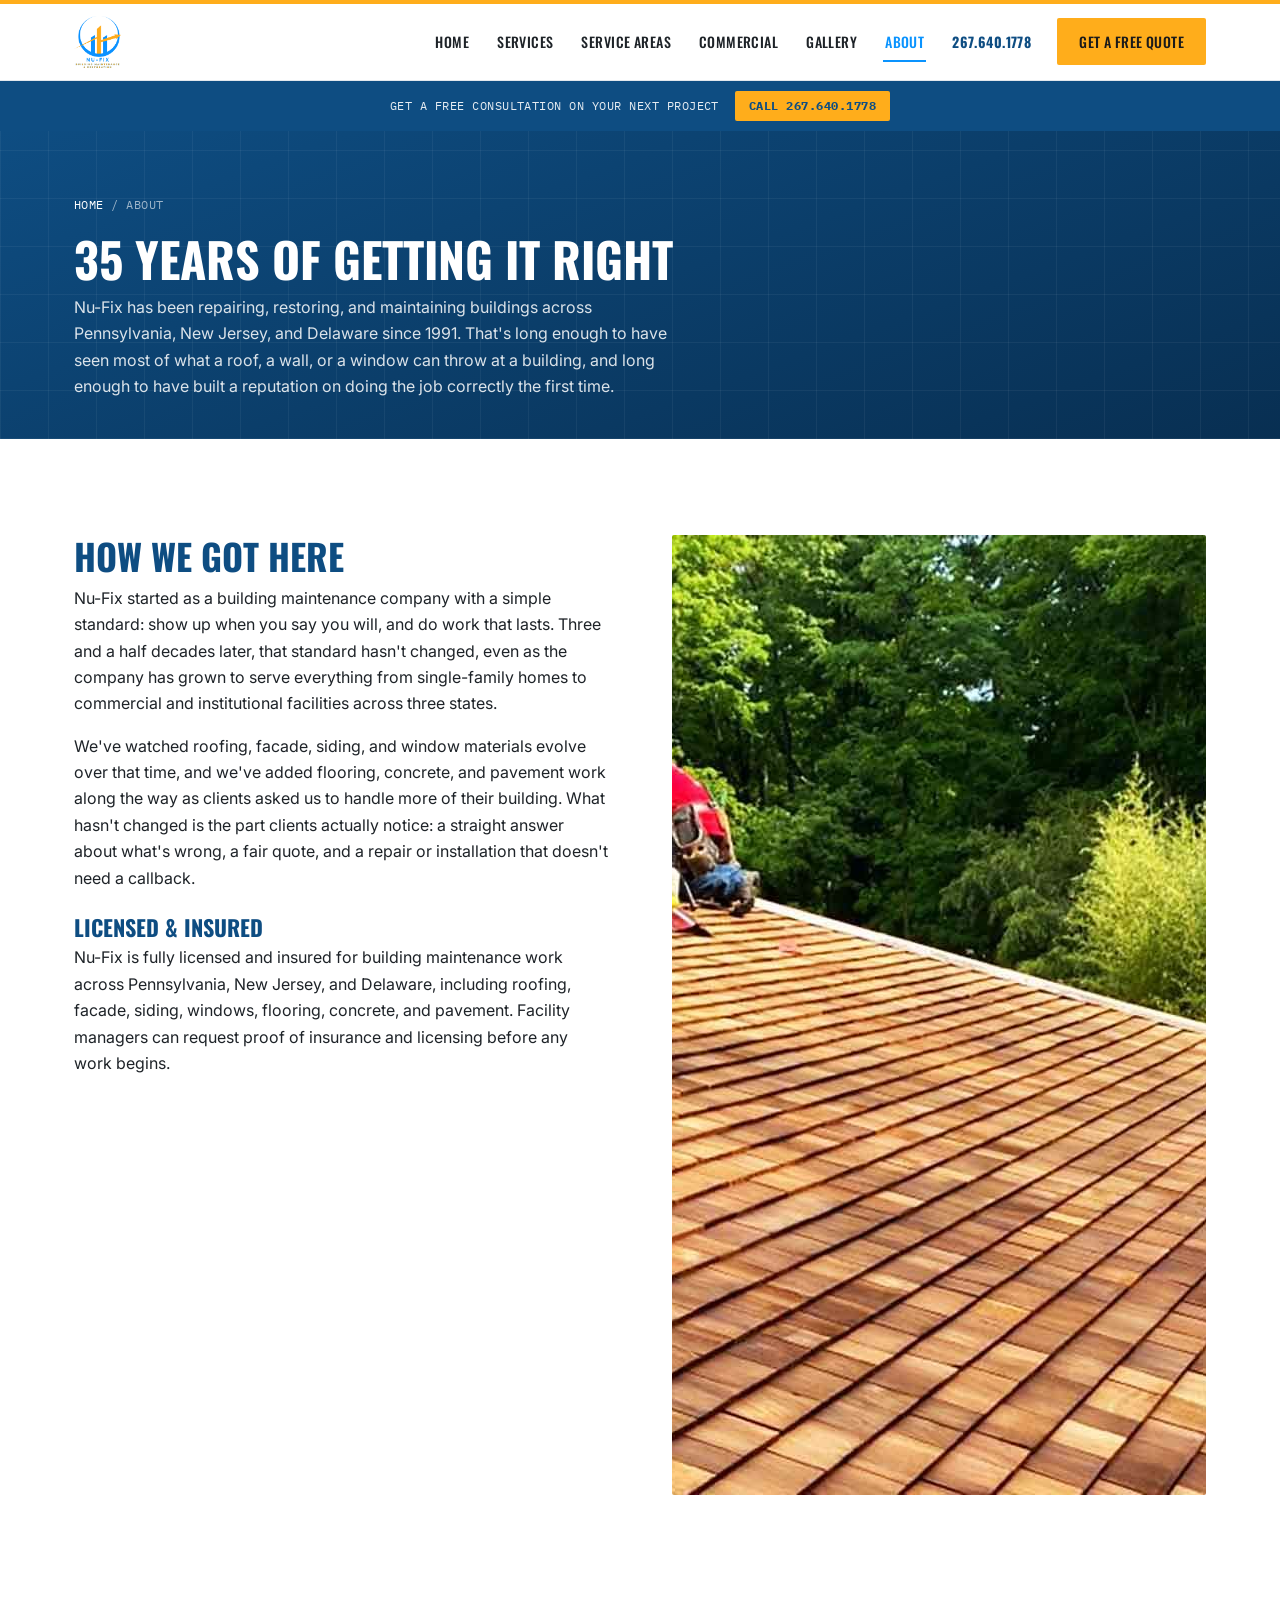
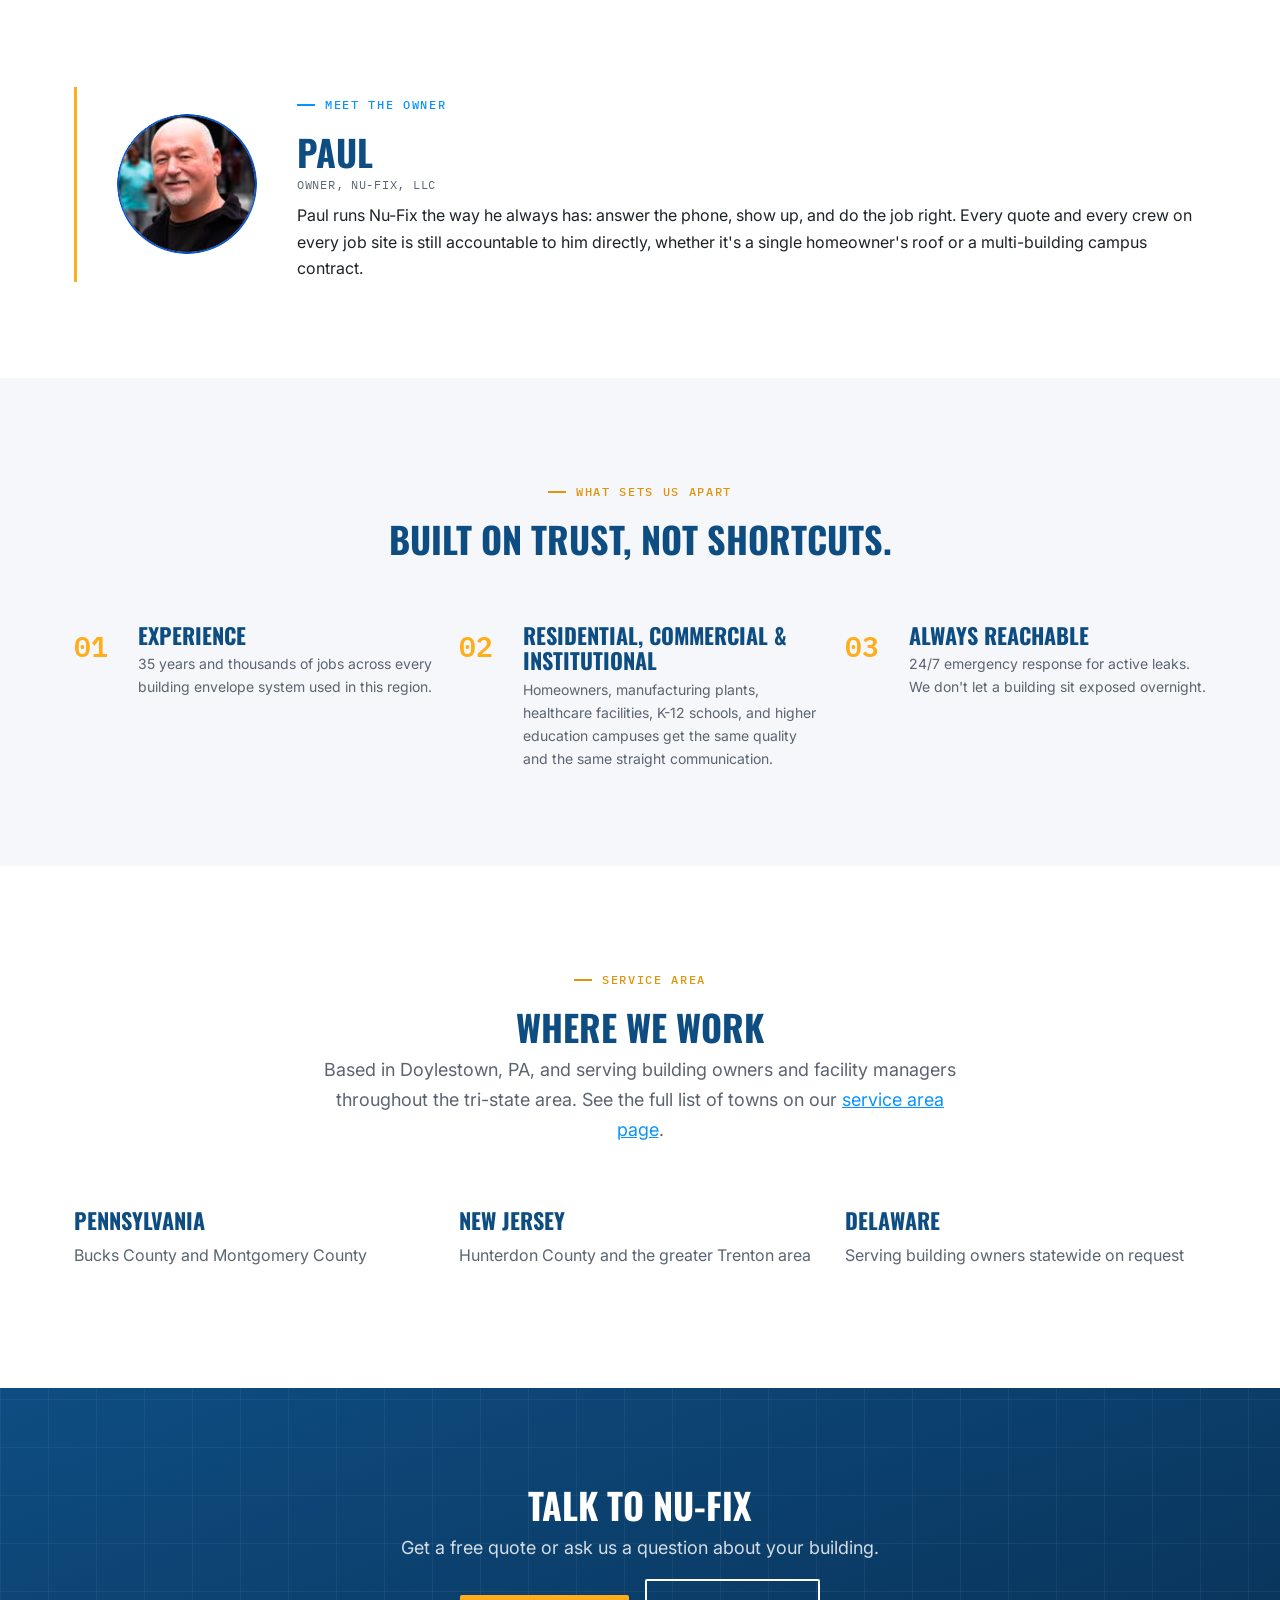
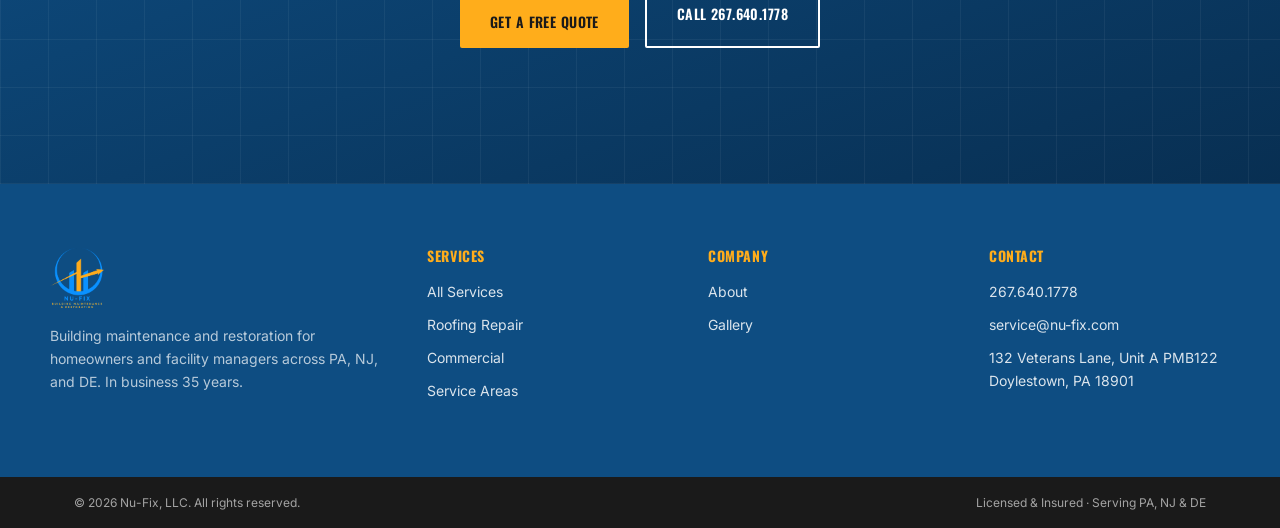
==== about/index.html @ 9463422b "Initial build: Nu-Fix, LLC multi-page marketing site Static HTML/CSS/JS site for Nu-Fix Building Mai" ====
<!DOCTYPE html>
<html lang="en">
<head>
  <meta charset="UTF-8">
  <meta name="viewport" content="width=device-width, initial-scale=1.0">
  <title>About Nu-Fix, LLC | 35 Years in Building Maintenance &amp; Restoration</title>
  <meta name="description" content="Nu-Fix, LLC has repaired, restored, and maintained buildings across PA, NJ, and DE since 1991. Licensed, insured, and built on 35 years of reliable work.">
  <link rel="canonical" href="https://nu-fix.com/about/">
  <meta property="og:title" content="About Nu-Fix, LLC | 35 Years in Building Maintenance &amp; Restoration">
  <meta property="og:description" content="35 years of roofing, facade, siding, window, flooring, concrete, and pavement work across PA, NJ, and DE. Licensed and insured.">
  <meta property="og:url" content="https://nu-fix.com/about/">
  <meta property="og:type" content="website">
  <meta property="og:image" content="https://nu-fix.com/assets/images/nufix-logo.png">
  <meta name="twitter:card" content="summary">
  <meta name="twitter:title" content="About Nu-Fix, LLC | 35 Years in Building Maintenance &amp; Restoration">
  <meta name="twitter:description" content="35 years of roofing, facade, siding, window, flooring, concrete, and pavement work across PA, NJ, and DE. Licensed and insured.">
  <meta name="twitter:image" content="https://nu-fix.com/assets/images/nufix-logo.png">
  <link rel="icon" href="/assets/images/nufix-icon.png" type="image/png">
  <link rel="preconnect" href="https://fonts.googleapis.com">
  <link rel="preconnect" href="https://fonts.gstatic.com" crossorigin>
  <link href="https://fonts.googleapis.com/css2?family=Oswald:wght@400;500;600;700&family=Inter:wght@400;500;600;700&family=IBM+Plex+Mono:wght@400;500;600&display=swap" rel="stylesheet">
  <link rel="stylesheet" href="../css/styles.css">
  <link rel="stylesheet" href="../css/typography.css">
  <link rel="stylesheet" href="../css/utilities.css">
  <script type="application/ld+json">
  {
    "@context": "https://schema.org",
    "@type": ["GeneralContractor", "RoofingContractor"],
    "name": "Nu-Fix, LLC",
    "image": "https://nu-fix.com/assets/images/nufix-logo.png",
    "url": "https://nu-fix.com/about/",
    "telephone": "+1-267-640-1778",
    "email": "service@nu-fix.com",
    "priceRange": "$$",
    "address": {
      "@type": "PostalAddress",
      "streetAddress": "132 Veterans Lane, Unit A PMB122",
      "addressLocality": "Doylestown",
      "addressRegion": "PA",
      "postalCode": "18901",
      "addressCountry": "US"
    },
    "areaServed": [
      { "@type": "State", "name": "Pennsylvania" },
      { "@type": "State", "name": "New Jersey" },
      { "@type": "State", "name": "Delaware" }
    ],
    "openingHoursSpecification": {
      "@type": "OpeningHoursSpecification",
      "dayOfWeek": ["Monday","Tuesday","Wednesday","Thursday","Friday","Saturday","Sunday"],
      "opens": "00:00",
      "closes": "23:59",
      "description": "24/7 emergency leak repair. Standard office hours apply to non-emergency scheduling."
    }
  }
  </script>
</head>
<body>

  <a class="skip-link" href="#main">Skip to main content</a>

  <header>
  <nav class="site-nav" aria-label="Main navigation">
    <div class="nav-container">
      <a href="/" class="logo" aria-label="Nu-Fix, LLC home">
        <img src="../assets/images/nufix-logo.png" alt="Nu-Fix, LLC — Building Maintenance & Restoration" width="180" height="90">
      </a>
      <ul class="nav-links" role="list">
        <li><a href="/">Home</a></li>
        <li><a href="/services/">Services</a></li>
        <li><a href="/service-areas/">Service Areas</a></li>
        <li><a href="/commercial/">Commercial</a></li>
        <li><a href="/gallery/">Gallery</a></li>
        <li><a href="/about/" class="active">About</a></li>
        <li><a href="tel:2676401778" class="nav-phone">267.640.1778</a></li>
        <li><a href="/contact/" class="nav-cta">Get a Free Quote</a></li>
      </ul>
      <button class="hamburger" aria-label="Open menu" aria-expanded="false" aria-controls="mobile-menu">&#9776;</button>
    </div>
  </nav>

  <!-- UTILITY BAR: free consultation CTA -->
  <div class="utility-bar">
    <div class="container">
      <span class="util-message">Get a Free Consultation on Your Next Project</span>
      <a href="tel:2676401778" class="util-phone">Call 267.640.1778</a>
    </div>
  </div>
  </header>

  <div class="mobile-menu" id="mobile-menu" role="dialog" aria-label="Mobile navigation">
    <button class="mobile-close" aria-label="Close menu">&times;</button>
    <a href="/">Home</a>
    <a href="/services/">Services</a>
    <a href="/service-areas/">Service Areas</a>
    <a href="/commercial/">Commercial</a>
    <a href="/gallery/">Gallery</a>
    <a href="/about/">About</a>
    <a href="tel:2676401778">267.640.1778</a>
    <a href="/contact/" class="nav-cta">Get a Free Quote</a>
  </div>

  <div class="mobile-call-bar">
    <a href="tel:2676401778" class="call-btn">Call Now</a>
    <a href="/contact/" class="quote-btn">Get a Free Quote</a>
  </div>

  <main id="main">

    <section class="page-header">
      <div class="container">
        <p class="breadcrumb"><a href="/">Home</a> / About</p>
        <h1>35 Years of Getting It Right</h1>
        <p class="lede">Nu-Fix has been repairing, restoring, and maintaining buildings across Pennsylvania, New Jersey, and Delaware since 1991. That's long enough to have seen most of what a roof, a wall, or a window can throw at a building, and long enough to have built a reputation on doing the job correctly the first time.</p>
      </div>
    </section>

    <section class="section section-white">
      <div class="container">
        <div class="grid-2" style="gap: var(--space-2xl); align-items: start;">
          <div class="fade-in">
            <h2>How We Got Here</h2>
            <p>Nu-Fix started as a building maintenance company with a simple standard: show up when you say you will, and do work that lasts. Three and a half decades later, that standard hasn't changed, even as the company has grown to serve everything from single-family homes to commercial and institutional facilities across three states.</p>
            <p>We've watched roofing, facade, siding, and window materials evolve over that time, and we've added flooring, concrete, and pavement work along the way as clients asked us to handle more of their building. What hasn't changed is the part clients actually notice: a straight answer about what's wrong, a fair quote, and a repair or installation that doesn't need a callback.</p>
            <h3 class="mt-lg">Licensed &amp; Insured</h3>
            <p>Nu-Fix is fully licensed and insured for building maintenance work across Pennsylvania, New Jersey, and Delaware, including roofing, facade, siding, windows, flooring, concrete, and pavement. Facility managers can request proof of insurance and licensing before any work begins.</p>
          </div>
          <img class="project-photo tall fade-in" src="../assets/images/gallery/roofing-cedar-shake-installation-crew.jpg" alt="Nu-Fix crew member installing cedar shake shingles near a skylight" width="1280" height="960" loading="lazy">
        </div>
      </div>
    </section>

    <section class="section section-white">
      <div class="container">
        <div class="founder-block fade-in">
          <img src="../assets/images/paul-owner.png" alt="Paul, owner of Nu-Fix, LLC" width="140" height="140" loading="lazy">
          <div>
            <span class="eyebrow text-blue">Meet the Owner</span>
            <h2>Paul</h2>
            <p class="role-tag">Owner, Nu-Fix, LLC</p>
            <p>Paul runs Nu-Fix the way he always has: answer the phone, show up, and do the job right. Every quote and every crew on every job site is still accountable to him directly, whether it's a single homeowner's roof or a multi-building campus contract.</p>
          </div>
        </div>
      </div>
    </section>

    <section class="section section-light">
      <div class="container">
        <div class="section-head fade-in">
          <span class="eyebrow text-blue">What Sets Us Apart</span>
          <h2>Built on Trust, Not Shortcuts.</h2>
        </div>
        <div class="grid-3">
          <div class="why-item fade-in"><span class="num">01</span><div><h3>Experience</h3><p>35 years and thousands of jobs across every building envelope system used in this region.</p></div></div>
          <div class="why-item fade-in"><span class="num">02</span><div><h3>Residential, Commercial &amp; Institutional</h3><p>Homeowners, manufacturing plants, healthcare facilities, K-12 schools, and higher education campuses get the same quality and the same straight communication.</p></div></div>
          <div class="why-item fade-in"><span class="num">03</span><div><h3>Always Reachable</h3><p>24/7 emergency response for active leaks. We don't let a building sit exposed overnight.</p></div></div>
        </div>
      </div>
    </section>

    <section class="section section-white">
      <div class="container">
        <div class="section-head fade-in">
          <span class="eyebrow text-blue">Service Area</span>
          <h2>Where We Work</h2>
          <p class="sub">Based in Doylestown, PA, and serving building owners and facility managers throughout the tri-state area. See the full list of towns on our <a href="/service-areas/" class="text-blue" style="text-decoration: underline;">service area page</a>.</p>
        </div>
        <div class="grid-3">
          <div class="area-county fade-in"><h3>Pennsylvania</h3><p class="text-muted">Bucks County and Montgomery County</p></div>
          <div class="area-county fade-in"><h3>New Jersey</h3><p class="text-muted">Hunterdon County and the greater Trenton area</p></div>
          <div class="area-county fade-in"><h3>Delaware</h3><p class="text-muted">Serving building owners statewide on request</p></div>
        </div>
      </div>
    </section>

    <section class="section section-dark">
      <div class="container cta-band fade-in">
        <h2>Talk to Nu-Fix</h2>
        <p class="sub">Get a free quote or ask us a question about your building.</p>
        <div class="hero-ctas" style="justify-content: center;">
          <a href="/contact/" class="btn btn-primary">Get a Free Quote</a>
          <a href="tel:2676401778" class="btn btn-secondary">Call 267.640.1778</a>
        </div>
      </div>
    </section>

  </main>

  <footer class="site-footer">
    <div class="container footer-top">
      <div class="footer-brand">
        <img src="../assets/images/nufix-logo.png" alt="Nu-Fix, LLC" width="150" height="75">
        <p>Building maintenance and restoration for homeowners and facility managers across PA, NJ, and DE. In business 35 years.</p>
      </div>
      <div>
        <h4>Services</h4>
        <ul>
          <li><a href="/services/">All Services</a></li>
          <li><a href="/services/roofing-repair/">Roofing Repair</a></li>
          <li><a href="/commercial/">Commercial</a></li>
          <li><a href="/service-areas/">Service Areas</a></li>
        </ul>
      </div>
      <div>
        <h4>Company</h4>
        <ul>
          <li><a href="/about/">About</a></li>
          <li><a href="/gallery/">Gallery</a></li>
        </ul>
      </div>
      <div>
        <h4>Contact</h4>
        <ul>
          <li><a href="tel:2676401778">267.640.1778</a></li>
          <li><a href="mailto:service@nu-fix.com">service@nu-fix.com</a></li>
          <li>132 Veterans Lane, Unit A PMB122<br>Doylestown, PA 18901</li>
        </ul>
      </div>
    </div>
    <div class="footer-bottom">
      <div class="container">
        <span>&copy; <span id="year"></span> Nu-Fix, LLC. All rights reserved.</span>
        <span>Licensed &amp; Insured &middot; Serving PA, NJ &amp; DE</span>
      </div>
    </div>
  </footer>

  <script>document.getElementById('year').textContent = new Date().getFullYear();</script>
  <script src="../js/main.js"></script>
</body>
</html>
---- css/styles.css ----
/* ============================================================
   NU-FIX, LLC — styles.css
   Building Maintenance & Restoration
   21 Connect Digital
   ============================================================ */

/* 1. CUSTOM PROPERTIES — pulled from the Nu-Fix logo file */
:root {
  --color-blue:        #0A93FE;  /* primary — logo ring, links, outline buttons */
  --color-blue-dark:    #0E4D82;  /* navy — dark sections, footer */
  --color-blue-darker:  #082F52;  /* deepest navy — gradients, hover on dark */
  --color-gold:         #FFAD1B;  /* accent — logo arrow, primary CTAs only */
  --color-gold-dark:    #E0940A;  /* gold hover state */
  --color-black:        #1A1A1A;  /* footer bar, high-contrast text */
  --color-white:        #FFFFFF;
  --color-text:         #1E2328;
  --color-text-muted:   #5B6470;
  --color-bg-light:     #F5F7FA;  /* off-white section background */
  --color-border:       #E2E7ED;

  --font-display: 'Oswald', 'Arial Narrow', sans-serif;
  --font-body:    'Inter', system-ui, -apple-system, sans-serif;
  --font-mono:    'IBM Plex Mono', 'SF Mono', monospace;

  --text-xs:   12px;
  --text-sm:   14px;
  --text-base: 16px;
  --text-md:   18px;
  --text-lg:   22px;
  --text-xl:   28px;
  --text-2xl:  36px;
  --text-3xl:  48px;
  --text-hero: 56px;

  --space-xs:  4px;
  --space-sm:  8px;
  --space-md:  16px;
  --space-lg:  24px;
  --space-xl:  40px;
  --space-2xl: 64px;
  --space-3xl: 96px;

  --radius-sm: 2px;
  --radius-md: 2px;
  --radius-lg: 2px;
  --radius-pill: 2px;
  --max-width: 1180px;

  --shadow-sm: 0 1px 2px rgba(14, 77, 130, 0.06);
  --shadow-md: 0 4px 12px rgba(14, 77, 130, 0.12);
  --shadow-lg: 0 12px 32px rgba(8, 47, 82, 0.2);

  /* blueprint grid texture — used on dark/navy surfaces */
  --grid-line: rgba(255, 255, 255, 0.05);
}

/* 2. RESET */
*, *::before, *::after { box-sizing: border-box; }
body, h1, h2, h3, h4, h5, h6, p, ul, ol, li, figure, blockquote { margin: 0; padding: 0; }
img, video { max-width: 100%; display: block; }
a { text-decoration: none; color: inherit; }
ul { list-style: none; }
button { cursor: pointer; border: none; background: none; font: inherit; }
input, textarea, select { font: inherit; }

/* FOCUS VISIBILITY — keyboard users need a visible indicator on every interactive element */
a:focus-visible, button:focus-visible, input:focus-visible,
textarea:focus-visible, select:focus-visible {
  outline: 3px solid var(--color-gold);
  outline-offset: 2px;
  border-radius: var(--radius-sm);
}
.section-dark a:focus-visible, .hero a:focus-visible, .site-footer a:focus-visible {
  outline-color: var(--color-white);
}

/* REDUCED MOTION — respect the user's OS-level preference */
@media (prefers-reduced-motion: reduce) {
  *, *::before, *::after {
    animation-duration: 0.001ms !important;
    animation-iteration-count: 1 !important;
    transition-duration: 0.001ms !important;
    scroll-behavior: auto !important;
  }
  .fade-in { opacity: 1; transform: none; }
}

/* 3. BASE */
html { scroll-behavior: smooth; }
body {
  font-family: var(--font-body);
  font-size: var(--text-base);
  color: var(--color-text);
  background: var(--color-white);
  line-height: 1.65;
  -webkit-font-smoothing: antialiased;
  padding-bottom: 64px; /* room for sticky mobile call bar */
}
@media (min-width: 900px) {
  body { padding-bottom: 0; }
}

/* 4. LAYOUT */
.container { max-width: var(--max-width); margin: 0 auto; padding: 0 24px; }
.section { padding: var(--space-3xl) 0; }
.section-light { background: var(--color-bg-light); }
.section-white { background: var(--color-white); }
.section-dark  {
  color: var(--color-white);
  background:
    repeating-linear-gradient(0deg, var(--grid-line) 0, var(--grid-line) 1px, transparent 1px, transparent 48px),
    repeating-linear-gradient(90deg, var(--grid-line) 0, var(--grid-line) 1px, transparent 1px, transparent 48px),
    linear-gradient(160deg, var(--color-blue-dark), var(--color-blue-darker));
}
.section-gold  { background: var(--color-gold); color: var(--color-black); }
.grid-2 { display: grid; grid-template-columns: repeat(2, 1fr); gap: var(--space-lg); }
.grid-3 { display: grid; grid-template-columns: repeat(3, 1fr); gap: var(--space-lg); }
.grid-4 { display: grid; grid-template-columns: repeat(4, 1fr); gap: var(--space-lg); }
.grid-5 { display: grid; grid-template-columns: repeat(5, 1fr); gap: var(--space-lg); }
@media (max-width: 900px) {
  .grid-2, .grid-3, .grid-4, .grid-5 { grid-template-columns: repeat(2, 1fr); }
}
@media (max-width: 600px) {
  .grid-2, .grid-3, .grid-4, .grid-5 { grid-template-columns: 1fr; }
}

/* 5. SKIP LINK */
.skip-link {
  position: absolute; top: -40px; left: 0;
  background: var(--color-gold); color: var(--color-black);
  padding: 8px 16px; font-weight: 700; z-index: 9999;
  transition: top 0.2s;
}
.skip-link:focus { top: 0; }

/* 6. NAV */
/* UTILITY BAR — free consultation CTA below nav */
.utility-bar { background: var(--color-blue-dark); }
.utility-bar .container {
  padding: 10px 24px; display: flex; justify-content: center; align-items: center;
  gap: var(--space-md); flex-wrap: wrap;
  font-family: var(--font-mono); font-size: var(--text-xs); text-transform: uppercase; letter-spacing: 0.04em;
  color: rgba(255,255,255,0.9);
}
.utility-bar .util-phone {
  color: var(--color-blue-dark); background: var(--color-gold);
  font-weight: 700; padding: 5px 14px; border-radius: var(--radius-pill);
}
.utility-bar .util-phone:hover { background: var(--color-white); }
@media (max-width: 500px) { .utility-bar .util-message { display: none; } }

.site-nav {
  position: sticky; top: 0; z-index: 1000;
  background: var(--color-white);
  border-bottom: 1px solid var(--color-border);
  border-top: 4px solid var(--color-gold);
}
.nav-container {
  max-width: var(--max-width); margin: 0 auto; padding: 0 24px;
  display: flex; align-items: center; justify-content: space-between;
  height: 76px;
}
.logo { display: flex; align-items: center; gap: 10px; }
.logo img { height: 52px; width: auto; }
.nav-links { display: flex; align-items: center; gap: var(--space-lg); }
.nav-links a {
  font-family: var(--font-display);
  font-size: var(--text-sm);
  font-weight: 500;
  letter-spacing: 0.03em;
  text-transform: uppercase;
  color: var(--color-text);
  padding: 8px 2px;
  border-bottom: 2px solid transparent;
  transition: color 0.15s ease, border-color 0.15s ease;
}
.nav-links a:hover, .nav-links a.active { color: var(--color-blue); border-color: var(--color-blue); }
.nav-links .nav-phone { color: var(--color-blue-dark); font-weight: 700; }
.nav-links .nav-cta {
  background: var(--color-gold); color: var(--color-black);
  padding: 13px 22px; border-radius: var(--radius-pill);
  border: none;
}
.nav-links .nav-cta:hover { background: var(--color-gold-dark); border-color: transparent; }
.hamburger { display: none; font-size: 28px; color: var(--color-blue-dark); }

@media (max-width: 1050px) {
  .nav-links { display: none; }
  .hamburger { display: block; }
}

/* MOBILE MENU */
.mobile-menu {
  position: fixed; inset: 0; background: var(--color-blue-dark);
  z-index: 2000; display: flex; flex-direction: column;
  align-items: center; justify-content: center; gap: var(--space-lg);
  transform: translateY(-100%); transition: transform 0.3s ease;
}
.mobile-menu.open { transform: translateY(0); }
.mobile-menu a {
  font-family: var(--font-display); text-transform: uppercase;
  letter-spacing: 0.04em; font-size: var(--text-lg); color: var(--color-white);
}
.mobile-menu a.nav-cta { background: var(--color-gold); color: var(--color-black); padding: 12px 28px; border-radius: var(--radius-pill); }
.mobile-close { position: absolute; top: 24px; right: 24px; font-size: 36px; color: var(--color-white); }

/* STICKY MOBILE CALL BAR */
.mobile-call-bar {
  position: fixed; bottom: 0; left: 0; right: 0; z-index: 1500;
  display: flex; height: 64px;
  box-shadow: 0 -4px 16px rgba(0,0,0,0.15);
}
.mobile-call-bar a {
  flex: 1; display: flex; align-items: center; justify-content: center;
  gap: 8px; font-family: var(--font-display); text-transform: uppercase;
  letter-spacing: 0.03em; font-size: var(--text-sm); font-weight: 600;
}
.mobile-call-bar .call-btn { background: var(--color-blue); color: var(--color-white); }
.mobile-call-bar .quote-btn { background: var(--color-gold); color: var(--color-black); }
@media (min-width: 900px) { .mobile-call-bar { display: none; } }

/* 7. BUTTONS */
.btn {
  display: inline-flex; align-items: center; justify-content: center; gap: 8px;
  font-family: var(--font-display); font-weight: 600; text-transform: uppercase;
  letter-spacing: 0.03em; font-size: var(--text-sm);
  padding: 15px 30px; border-radius: var(--radius-pill);
  transition: background 0.15s ease, transform 0.15s ease, box-shadow 0.15s ease;
}
.btn-primary { background: var(--color-gold); color: var(--color-black); }
.btn-primary:hover { background: var(--color-gold-dark); transform: translateY(-2px); box-shadow: var(--shadow-md); }
.btn-secondary { background: transparent; color: var(--color-white); border: 2px solid var(--color-white); }
.btn-secondary:hover { background: rgba(255,255,255,0.12); }
.btn-outline { background: transparent; color: var(--color-blue-dark); border: 2px solid var(--color-blue-dark); }
.btn-outline:hover { background: var(--color-blue-dark); color: var(--color-white); }
.btn-block { width: 100%; }

/* 8. HERO */
.hero {
  position: relative; color: var(--color-white);
  background: var(--color-blue-darker);
  padding: var(--space-3xl) 0 var(--space-2xl);
  overflow: hidden;
}
.hero-bg {
  position: absolute; inset: 0;
  background: linear-gradient(100deg, rgba(8,47,82,0.8) 0%, rgba(8,47,82,0.52) 40%, rgba(14,77,130,0.25) 100%), var(--hero-image, none);
  background-size: cover; background-position: center;
  filter: grayscale(100%) contrast(1.12) brightness(1.05);
}
.hero-content { position: relative; z-index: 1; max-width: 720px; }
.hero-grid {
  position: relative; z-index: 1;
  display: grid; grid-template-columns: 1.3fr 0.9fr; gap: var(--space-2xl);
  align-items: start;
}
.hero-grid .hero-content { max-width: none; }
@media (max-width: 950px) {
  .hero-grid { grid-template-columns: 1fr; }
}

/* HERO QUOTE PANEL */
.hero-form-panel {
  background: var(--color-white); color: var(--color-text);
  border-top: 4px solid var(--color-gold);
  padding: var(--space-lg);
  box-shadow: var(--shadow-lg);
}
.hero-form-panel h2 {
  font-size: var(--text-lg); color: var(--color-blue-dark); margin-bottom: 4px;
}
.hero-form-panel p.panel-sub { font-size: var(--text-sm); color: var(--color-text-muted); margin-bottom: var(--space-md); }
.hero-form-panel .form-group { margin-bottom: var(--space-sm); }
.hero-form-panel .form-label { font-size: var(--text-xs); }
.eyebrow {
  display: inline-flex; align-items: center; gap: 10px;
  font-family: var(--font-mono); text-transform: uppercase;
  letter-spacing: 0.14em; font-size: var(--text-xs); font-weight: 500;
  color: var(--color-gold); margin-bottom: var(--space-md);
}
.eyebrow::before { content: ""; display: inline-block; width: 18px; height: 2px; background: currentColor; }
.hero h1 {
  font-family: var(--font-display); font-size: var(--text-hero);
  font-weight: 600; text-transform: uppercase; line-height: 1.08;
  margin-bottom: var(--space-md); color: var(--color-white);
}
.hero p.lede { font-size: var(--text-md); color: rgba(255,255,255,0.88); margin-bottom: var(--space-lg); max-width: 560px; }
.hero-ctas { display: flex; gap: var(--space-md); flex-wrap: wrap; margin-bottom: var(--space-xl); }
@media (max-width: 600px) { .hero h1 { font-size: 34px; } }

/* TRUST BAR */
.hero-subheader {
  font-family: var(--font-mono); font-size: var(--text-sm); font-weight: 500;
  letter-spacing: 0.06em; color: rgba(255,255,255,0.85); margin-top: var(--space-md);
}
.trust-item { display: flex; align-items: center; gap: 10px; font-size: var(--text-sm); color: rgba(255,255,255,0.92); }
.trust-item strong { color: var(--color-white); font-family: var(--font-display); font-size: var(--text-md); }

/* 9. TYPOGRAPHY HELPERS */
h1, h2, h3, h4 { font-family: var(--font-display); color: var(--color-blue-dark); text-transform: uppercase; line-height: 1.15; }
h2 { font-size: var(--text-2xl); margin-bottom: var(--space-sm); }
h3 { font-size: var(--text-lg); margin-bottom: var(--space-xs); }
.section-dark h2, .section-dark h3, .section-gold h2, .section-gold h3 { color: inherit; }
.section-head { max-width: 640px; margin: 0 auto var(--space-2xl); text-align: center; }
.section-head .eyebrow { color: var(--color-gold-dark); }
.section-dark .section-head .eyebrow { color: var(--color-gold); }
p.sub { color: var(--color-text-muted); font-size: var(--text-md); }
.section-dark p.sub { color: rgba(255,255,255,0.82); }

/* 10. CARDS */
.card {
  background: var(--color-white); border: 1px solid var(--color-border);
  border-top: 3px solid var(--color-gold);
  border-radius: var(--radius-lg); padding: var(--space-lg);
  transition: transform 0.2s ease, box-shadow 0.2s ease, border-color 0.2s ease;
}
.card:hover { transform: translateY(-4px); box-shadow: var(--shadow-md); border-color: var(--color-blue); border-top-color: var(--color-gold); }
.service-card { text-align: left; }
.service-card .icon-badge {
  width: 52px; height: 52px; border-radius: var(--radius-sm);
  background: var(--color-bg-light); border: 1px solid var(--color-border);
  border-left: 3px solid var(--color-gold);
  display: flex; align-items: center; justify-content: center;
  font-size: 24px; margin-bottom: var(--space-md); color: var(--color-blue-dark);
}
.service-card h3 { margin-bottom: 8px; }
.service-card p { color: var(--color-text-muted); font-size: var(--text-sm); margin-bottom: var(--space-md); }
.service-card .card-link { color: var(--color-blue); font-weight: 600; font-size: var(--text-sm); text-transform: uppercase; letter-spacing: 0.03em; }
.service-card .card-link:hover { text-decoration: underline; }

/* FOUNDER BLOCK */
.founder-block {
  display: flex; gap: var(--space-xl); align-items: center;
  border-left: 3px solid var(--color-gold); padding-left: var(--space-xl);
}
.founder-block img { border-radius: 50%; flex-shrink: 0; }
.founder-block h2 { margin-bottom: 2px; }
.role-tag { font-family: var(--font-mono); font-size: var(--text-xs); text-transform: uppercase; letter-spacing: 0.06em; color: var(--color-text-muted); margin-bottom: var(--space-sm); }
@media (max-width: 700px) {
  .founder-block { flex-direction: column; text-align: center; border-left: none; border-top: 3px solid var(--color-gold); padding-left: 0; padding-top: var(--space-lg); }
}

/* WHY-US */
.why-item { display: flex; gap: var(--space-md); align-items: flex-start; }
.why-item .num {
  font-family: var(--font-mono); font-weight: 600; font-size: var(--text-xl); color: var(--color-gold);
  min-width: 48px;
}
.why-item h3 { margin-bottom: 4px; }
.why-item p { color: var(--color-text-muted); font-size: var(--text-sm); }

/* SERVICE AREA */
.area-list { display: flex; flex-wrap: wrap; gap: 10px; }
.area-list li {
  background: var(--color-bg-light); border: 1px solid var(--color-border);
  padding: 8px 16px; border-radius: var(--radius-pill); font-size: var(--text-sm);
}
.area-county { margin-bottom: var(--space-lg); }
.area-county h3 { color: var(--color-blue-dark); margin-bottom: var(--space-sm); }

/* CTA BAND */
.cta-band { text-align: center; }
.cta-band h2 { margin-bottom: var(--space-sm); }
.cta-band .btn-primary { margin-top: var(--space-md); }

/* PHOTO PLACEHOLDER (no real project photos supplied yet) */
.photo-placeholder {
  position: relative; aspect-ratio: 4 / 3; border-radius: var(--radius-lg);
  background:
    repeating-linear-gradient(45deg, #2b2b2b, #2b2b2b 12px, #333 12px, #333 24px);
  display: flex; align-items: center; justify-content: center;
  color: rgba(255,255,255,0.7); font-family: var(--font-display);
  text-transform: uppercase; font-size: var(--text-xs); letter-spacing: 0.06em;
  text-align: center; padding: var(--space-md); overflow: hidden;
}
.photo-placeholder span { background: rgba(0,0,0,0.55); padding: 6px 12px; border-radius: var(--radius-sm); }

/* REAL PROJECT PHOTOS */
.project-photo {
  width: 100%; aspect-ratio: 4 / 3; object-fit: cover;
  border-radius: var(--radius-lg); display: block;
}
.project-photo.square { aspect-ratio: 1 / 1; }
.project-photo.tall { aspect-ratio: 4 / 5; }
figure.gallery-figure { margin: 0; }
figure.gallery-figure figcaption {
  margin-top: var(--space-sm); font-size: var(--text-xs); color: var(--color-text-muted);
  text-transform: uppercase; letter-spacing: 0.03em;
}

/* FAQ ACCORDION */
.faq-item { border-bottom: 1px solid var(--color-border); }
.faq-question {
  width: 100%; display: flex; justify-content: space-between; align-items: center;
  padding: var(--space-md) 0; text-align: left; font-family: var(--font-display);
  font-size: var(--text-md); color: var(--color-blue-dark); text-transform: none;
}
.faq-question .icon { font-size: 22px; color: var(--color-gold); transition: transform 0.2s ease; }
.faq-item.open .faq-question .icon { transform: rotate(45deg); }
.faq-answer { max-height: 0; overflow: hidden; transition: max-height 0.3s ease; }
.faq-answer p { padding-bottom: var(--space-md); color: var(--color-text-muted); }

/* BREADCRUMB */
.breadcrumb { font-family: var(--font-mono); font-size: var(--text-xs); color: var(--color-text-muted); margin-bottom: var(--space-md); text-transform: uppercase; letter-spacing: 0.04em; }
.breadcrumb a { color: var(--color-blue); }
.page-header .breadcrumb { color: rgba(255,255,255,0.6); }
.page-header .breadcrumb a { color: var(--color-white); }

/* PAGE HEADER (interior pages) */
.page-header {
  color: var(--color-white); padding: var(--space-2xl) 0 var(--space-xl);
  background:
    repeating-linear-gradient(0deg, var(--grid-line) 0, var(--grid-line) 1px, transparent 1px, transparent 48px),
    repeating-linear-gradient(90deg, var(--grid-line) 0, var(--grid-line) 1px, transparent 1px, transparent 48px),
    linear-gradient(160deg, var(--color-blue-dark), var(--color-blue-darker));
}
.page-header h1 { color: var(--color-white); font-size: var(--text-3xl); }
.page-header .lede { color: rgba(255,255,255,0.85); max-width: 620px; margin-top: var(--space-sm); }

/* FORM */
.form-group { margin-bottom: var(--space-md); }
.form-label { display: block; font-size: var(--text-sm); font-weight: 600; margin-bottom: 6px; color: var(--color-blue-dark); }
.form-input, .form-select, .form-textarea {
  width: 100%; border: 1.5px solid var(--color-border); border-radius: var(--radius-sm);
  padding: 13px 14px; font-size: var(--text-base); color: var(--color-text);
  background: var(--color-white); transition: border-color 0.15s ease;
}
.form-input:focus, .form-select:focus, .form-textarea:focus { outline: none; border-color: var(--color-blue); }
.form-textarea { min-height: 120px; resize: vertical; }
.form-error { display: none; color: #C4302B; font-size: var(--text-xs); margin-top: 4px; }
.form-error.show { display: block; }
.form-success { display: none; background: #E7F6EC; border: 1px solid #2E9B4F; color: #1F6B36; padding: var(--space-md); border-radius: var(--radius-md); margin-bottom: var(--space-lg); }
.form-success.show { display: block; }
.honeypot { position: absolute; left: -9999px; }

/* CONTACT INFO CARDS */
.contact-info-card { display: flex; gap: var(--space-md); align-items: flex-start; }
.contact-info-card .icon-badge { width: 48px; height: 48px; border-radius: var(--radius-sm); background: var(--color-blue); color: var(--color-white); display: flex; align-items: center; justify-content: center; font-size: 20px; flex-shrink: 0; }
.contact-info-card a { color: var(--color-blue); font-weight: 600; }

/* MAP EMBED PLACEHOLDER */
.map-embed { border-radius: var(--radius-lg); overflow: hidden; border: 1px solid var(--color-border); }
.map-embed iframe { width: 100%; height: 100%; min-height: 320px; border: 0; }

/* GALLERY */
.gallery-filters { display: flex; flex-wrap: wrap; gap: 10px; margin-bottom: var(--space-xl); }
.filter-btn {
  padding: 8px 18px; border-radius: var(--radius-pill); border: 1.5px solid var(--color-border);
  font-family: var(--font-display); font-size: var(--text-xs); text-transform: uppercase; letter-spacing: 0.04em;
}
.filter-btn.active, .filter-btn:hover { background: var(--color-blue-dark); color: var(--color-white); border-color: var(--color-blue-dark); }
.gallery-item .photo-placeholder { aspect-ratio: 1 / 1; }

/* BLOG */
.blog-card { display: block; }
.blog-card .photo-placeholder { aspect-ratio: 16 / 10; margin-bottom: var(--space-md); }
.blog-card .meta { font-size: var(--text-xs); color: var(--color-text-muted); text-transform: uppercase; letter-spacing: 0.04em; margin-bottom: 6px; }
.blog-card h3 { margin-bottom: 6px; }
.blog-card p { color: var(--color-text-muted); font-size: var(--text-sm); }

/* 11. FOOTER */
.site-footer { background: var(--color-blue-dark); color: rgba(255,255,255,0.85); }
.footer-top { padding: var(--space-2xl) 0; display: grid; grid-template-columns: 1.4fr 1fr 1fr 1fr; gap: var(--space-xl); }
@media (max-width: 900px) { .footer-top { grid-template-columns: 1fr 1fr; } }
@media (max-width: 560px) { .footer-top { grid-template-columns: 1fr; } }
.footer-brand img { height: 60px; width: auto; margin-bottom: var(--space-md); }
.footer-brand p { font-size: var(--text-sm); color: rgba(255,255,255,0.7); }
.site-footer h4 { font-family: var(--font-display); text-transform: uppercase; letter-spacing: 0.04em; font-size: var(--text-sm); color: var(--color-gold); margin-bottom: var(--space-md); }
.site-footer ul li { margin-bottom: 10px; font-size: var(--text-sm); }
.site-footer a:hover { color: var(--color-gold); }
.footer-bottom { background: var(--color-black); padding: var(--space-md) 0; }
.footer-bottom .container { display: flex; justify-content: space-between; flex-wrap: wrap; gap: 8px; font-size: var(--text-xs); color: rgba(255,255,255,0.6); }

/* 12. SCROLL ANIMATION */
.fade-in { opacity: 0; transform: translateY(16px); transition: opacity 0.5s ease, transform 0.5s ease; }
.fade-in.visible { opacity: 1; transform: translateY(0); }
---- css/typography.css ----
/* NU-FIX — typography.css */

p { margin-bottom: var(--space-md); }
p:last-child { margin-bottom: 0; }

h1 { font-size: var(--text-3xl); }
h2 { font-size: var(--text-2xl); }
h3 { font-size: var(--text-lg); }

.text-blue { color: var(--color-blue); }
.text-gold { color: var(--color-gold); }
.text-muted { color: var(--color-text-muted); }
.text-white { color: var(--color-white); }
.text-center { text-align: center; }

.label {
  font-family: var(--font-mono);
  font-size: var(--text-xs);
  font-weight: 500;
  letter-spacing: 0.1em;
  text-transform: uppercase;
}
---- css/utilities.css ----
/* NU-FIX — utilities.css */

.mt-0 { margin-top: 0; }
.mt-sm { margin-top: var(--space-sm); }
.mt-md { margin-top: var(--space-md); }
.mt-lg { margin-top: var(--space-lg); }
.mt-xl { margin-top: var(--space-xl); }
.mb-0 { margin-bottom: 0; }
.mb-sm { margin-bottom: var(--space-sm); }
.mb-lg { margin-bottom: var(--space-lg); }

.flex { display: flex; }
.items-center { align-items: center; }
.justify-between { justify-content: space-between; }
.gap-sm { gap: var(--space-sm); }
.gap-md { gap: var(--space-md); }
.gap-lg { gap: var(--space-lg); }

.sr-only {
  position: absolute; width: 1px; height: 1px; padding: 0; margin: -1px;
  overflow: hidden; clip: rect(0,0,0,0); white-space: nowrap; border: 0;
}

@media (min-width: 900px) {
  .hide-desktop { display: none; }
}
@media (max-width: 899px) {
  .hide-mobile { display: none; }
}
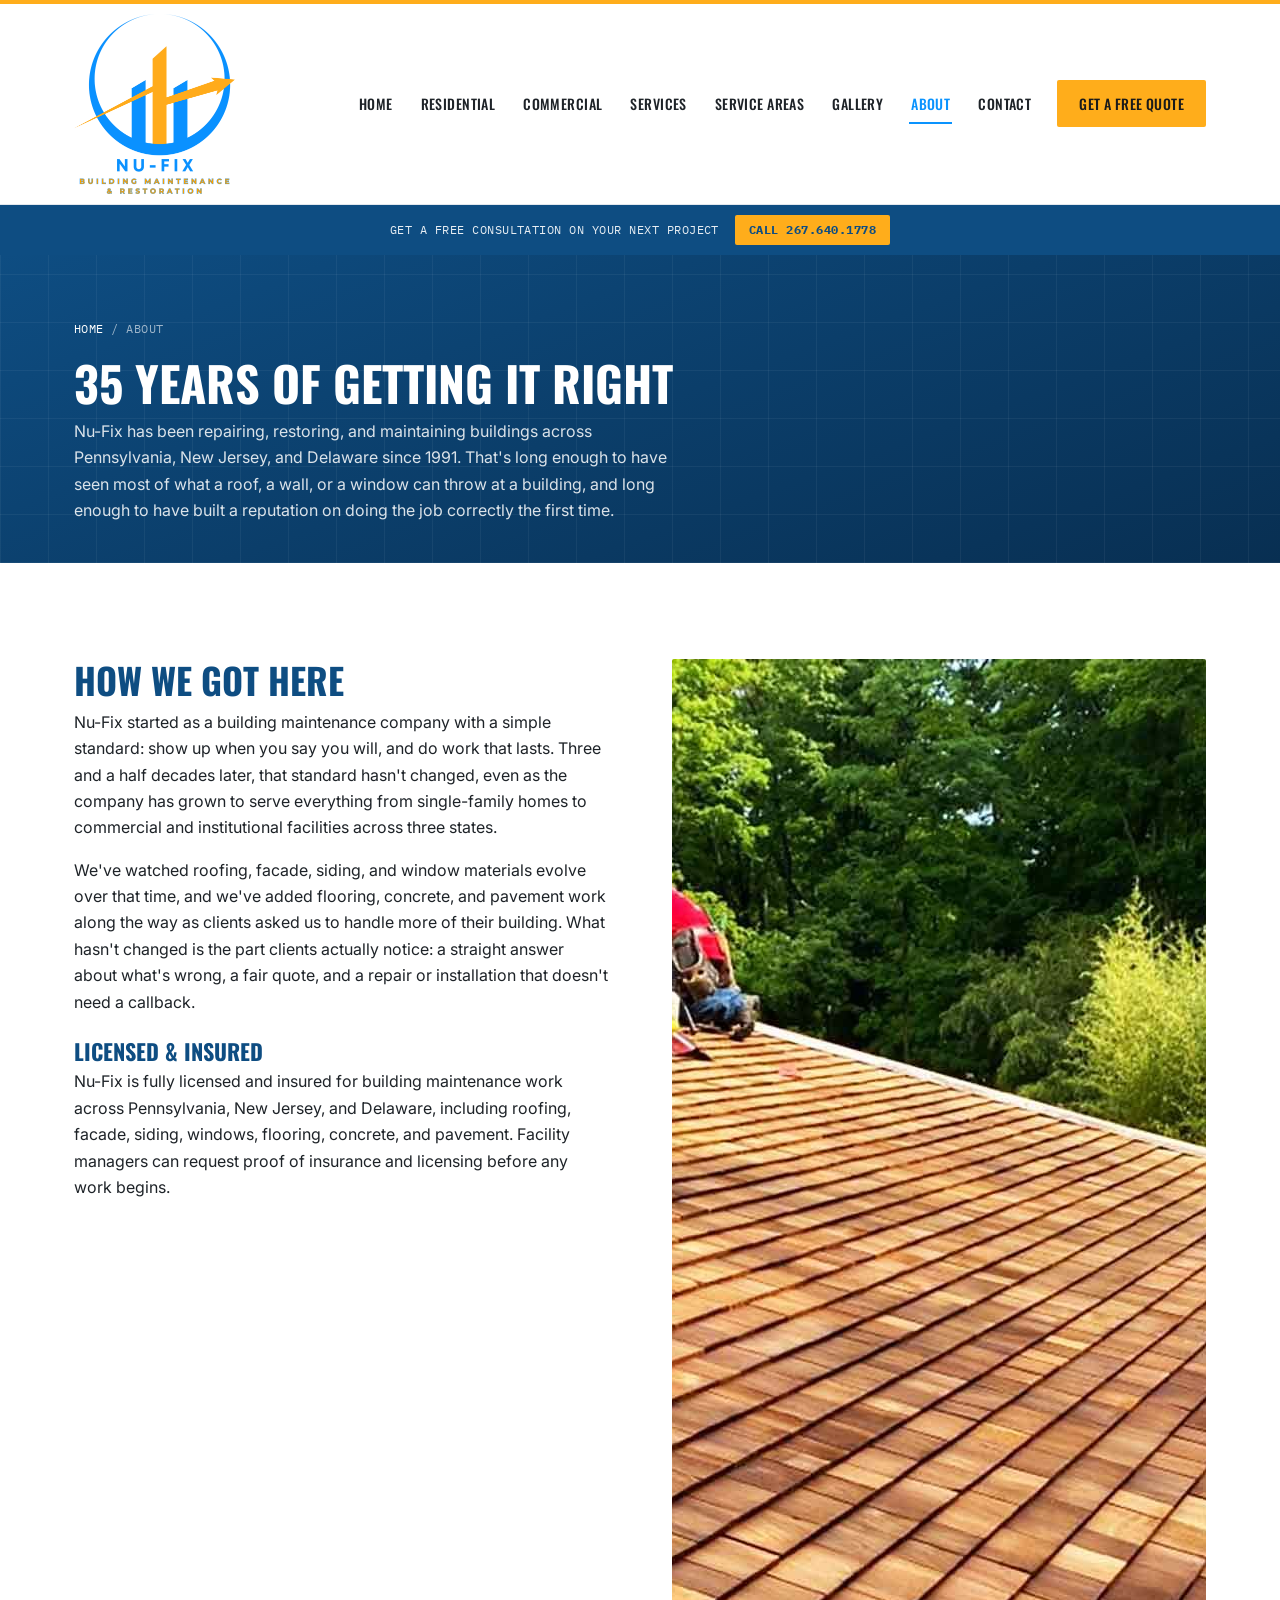
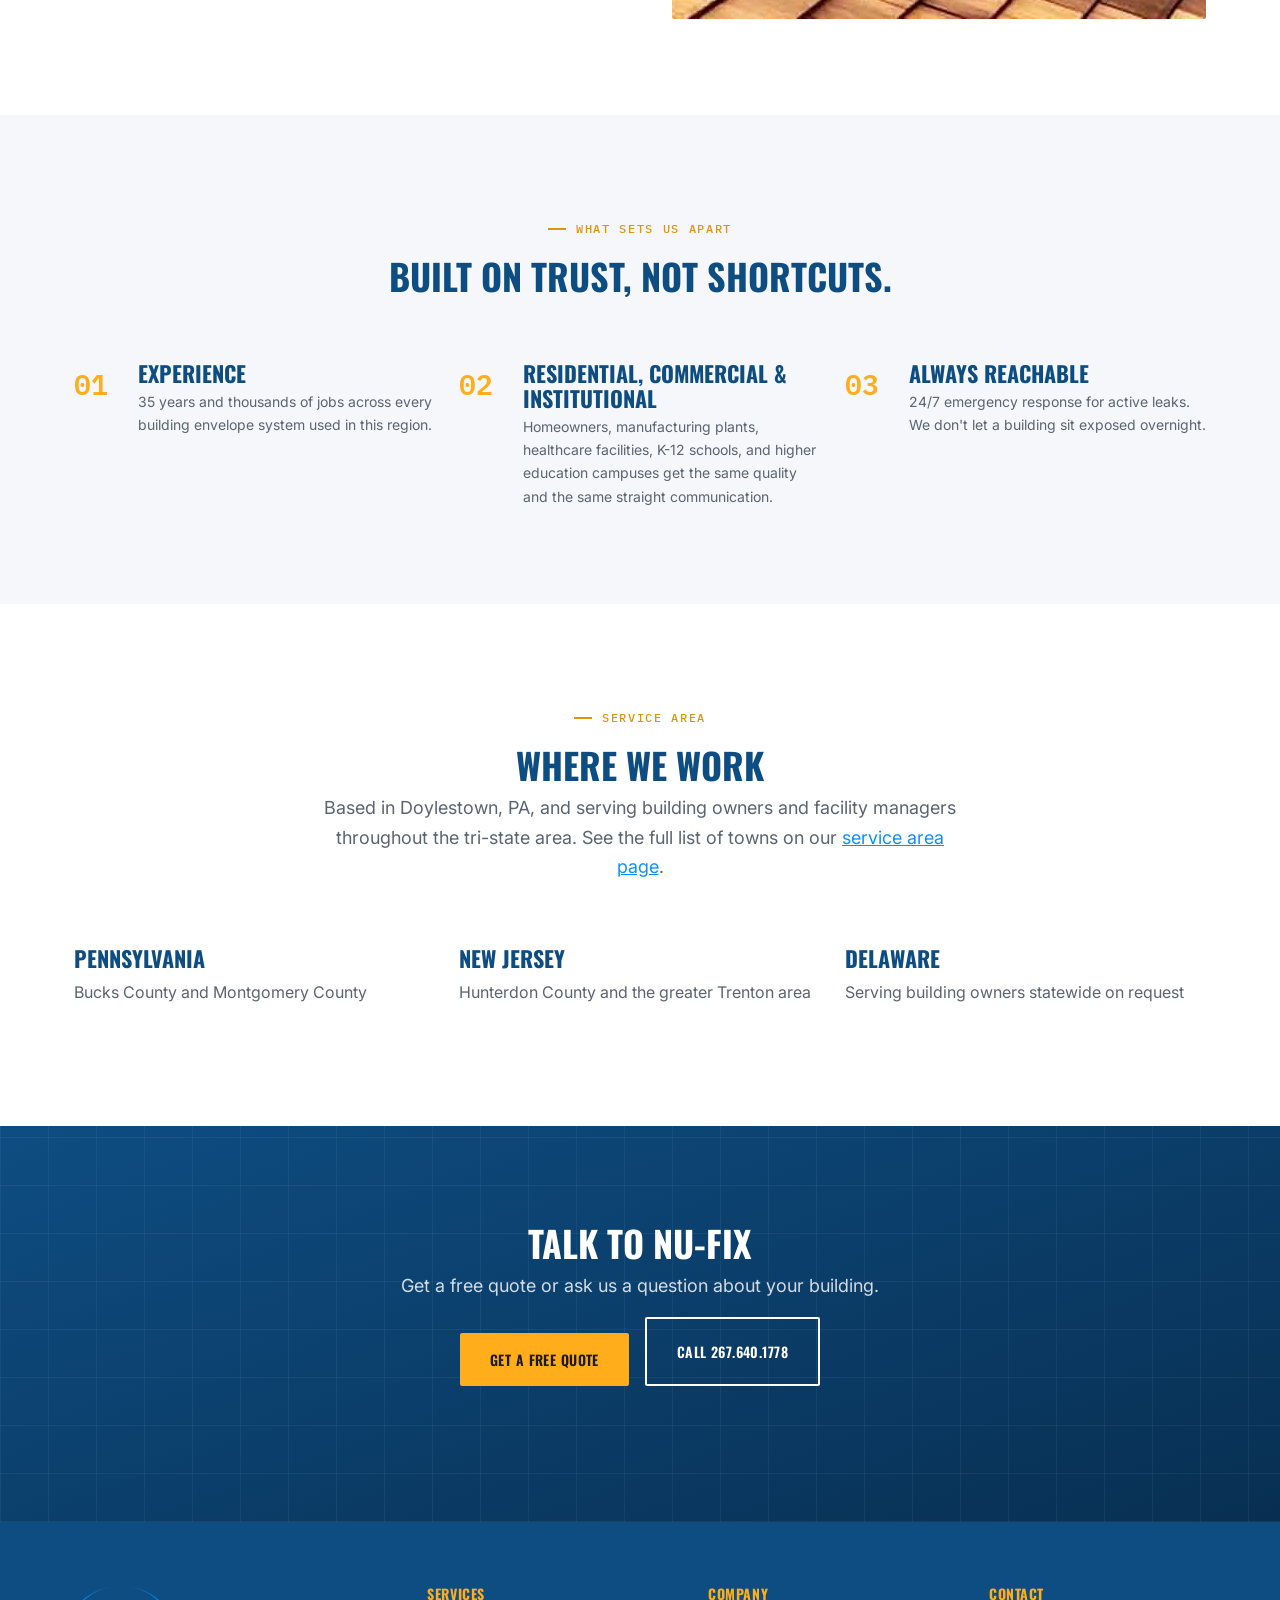
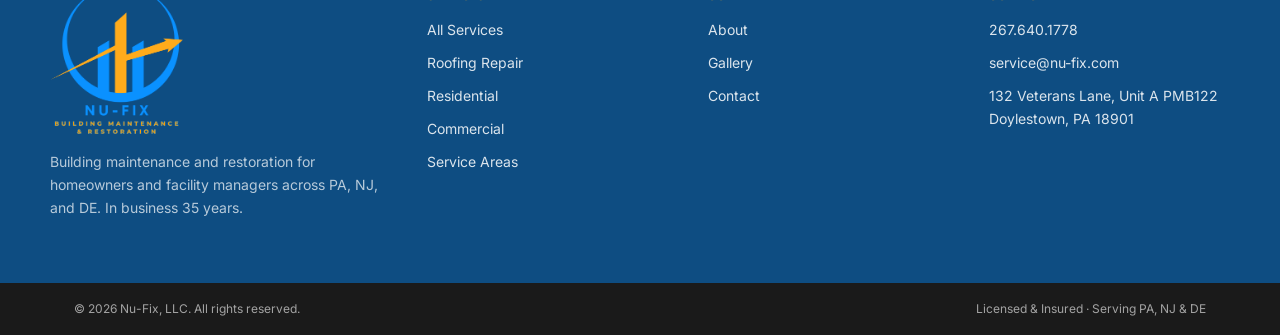
==== commit 2917891d: "Add Residential page, fix photo labels, resize logo, remove owner section Implements Paul's site fee" ====
--- a/about/index.html
+++ b/about/index.html
@@ -63,16 +63,17 @@
   <nav class="site-nav" aria-label="Main navigation">
     <div class="nav-container">
       <a href="/" class="logo" aria-label="Nu-Fix, LLC home">
-        <img src="../assets/images/nufix-logo.png" alt="Nu-Fix, LLC — Building Maintenance & Restoration" width="180" height="90">
+        <img src="../assets/images/nufix-logo.png" alt="Nu-Fix, LLC — Building Maintenance & Restoration" width="161" height="180">
       </a>
       <ul class="nav-links" role="list">
         <li><a href="/">Home</a></li>
+        <li><a href="/residential/">Residential</a></li>
+        <li><a href="/commercial/">Commercial</a></li>
         <li><a href="/services/">Services</a></li>
         <li><a href="/service-areas/">Service Areas</a></li>
-        <li><a href="/commercial/">Commercial</a></li>
         <li><a href="/gallery/">Gallery</a></li>
         <li><a href="/about/" class="active">About</a></li>
-        <li><a href="tel:2676401778" class="nav-phone">267.640.1778</a></li>
+        <li><a href="/contact/">Contact</a></li>
         <li><a href="/contact/" class="nav-cta">Get a Free Quote</a></li>
       </ul>
       <button class="hamburger" aria-label="Open menu" aria-expanded="false" aria-controls="mobile-menu">&#9776;</button>
@@ -91,11 +92,13 @@
   <div class="mobile-menu" id="mobile-menu" role="dialog" aria-label="Mobile navigation">
     <button class="mobile-close" aria-label="Close menu">&times;</button>
     <a href="/">Home</a>
+    <a href="/residential/">Residential</a>
+    <a href="/commercial/">Commercial</a>
     <a href="/services/">Services</a>
     <a href="/service-areas/">Service Areas</a>
-    <a href="/commercial/">Commercial</a>
     <a href="/gallery/">Gallery</a>
     <a href="/about/">About</a>
+    <a href="/contact/">Contact</a>
     <a href="tel:2676401778">267.640.1778</a>
     <a href="/contact/" class="nav-cta">Get a Free Quote</a>
   </div>
@@ -130,19 +133,6 @@
       </div>
     </section>
 
-    <section class="section section-white">
-      <div class="container">
-        <div class="founder-block fade-in">
-          <img src="../assets/images/paul-owner.png" alt="Paul, owner of Nu-Fix, LLC" width="140" height="140" loading="lazy">
-          <div>
-            <span class="eyebrow text-blue">Meet the Owner</span>
-            <h2>Paul</h2>
-            <p class="role-tag">Owner, Nu-Fix, LLC</p>
-            <p>Paul runs Nu-Fix the way he always has: answer the phone, show up, and do the job right. Every quote and every crew on every job site is still accountable to him directly, whether it's a single homeowner's roof or a multi-building campus contract.</p>
-          </div>
-        </div>
-      </div>
-    </section>
 
     <section class="section section-light">
       <div class="container">
@@ -189,7 +179,7 @@
   <footer class="site-footer">
     <div class="container footer-top">
       <div class="footer-brand">
-        <img src="../assets/images/nufix-logo.png" alt="Nu-Fix, LLC" width="150" height="75">
+        <img src="../assets/images/nufix-logo.png" alt="Nu-Fix, LLC" width="133" height="148">
         <p>Building maintenance and restoration for homeowners and facility managers across PA, NJ, and DE. In business 35 years.</p>
       </div>
       <div>
@@ -197,6 +187,7 @@
         <ul>
           <li><a href="/services/">All Services</a></li>
           <li><a href="/services/roofing-repair/">Roofing Repair</a></li>
+          <li><a href="/residential/">Residential</a></li>
           <li><a href="/commercial/">Commercial</a></li>
           <li><a href="/service-areas/">Service Areas</a></li>
         </ul>
@@ -206,6 +197,7 @@
         <ul>
           <li><a href="/about/">About</a></li>
           <li><a href="/gallery/">Gallery</a></li>
+          <li><a href="/contact/">Contact</a></li>
         </ul>
       </div>
       <div>
--- a/css/styles.css
+++ b/css/styles.css
@@ -158,10 +158,18 @@
 .nav-container {
   max-width: var(--max-width); margin: 0 auto; padding: 0 24px;
   display: flex; align-items: center; justify-content: space-between;
-  height: 76px;
+  height: 200px;
 }
 .logo { display: flex; align-items: center; gap: 10px; }
-.logo img { height: 52px; width: auto; }
+.logo img { height: 180px; width: auto; max-width: 100%; }
+@media (max-width: 700px) {
+  .nav-container { height: 156px; }
+  .logo img { height: 136px; }
+}
+@media (max-width: 400px) {
+  .nav-container { height: 124px; }
+  .logo img { height: 104px; }
+}
 .nav-links { display: flex; align-items: center; gap: var(--space-lg); }
 .nav-links a {
   font-family: var(--font-display);
@@ -193,7 +201,8 @@
 .mobile-menu {
   position: fixed; inset: 0; background: var(--color-blue-dark);
   z-index: 2000; display: flex; flex-direction: column;
-  align-items: center; justify-content: center; gap: var(--space-lg);
+  align-items: center; justify-content: center; gap: var(--space-md);
+  overflow-y: auto; padding: 80px 24px 24px;
   transform: translateY(-100%); transition: transform 0.3s ease;
 }
 .mobile-menu.open { transform: translateY(0); }
@@ -328,17 +337,6 @@
 .service-card .card-link { color: var(--color-blue); font-weight: 600; font-size: var(--text-sm); text-transform: uppercase; letter-spacing: 0.03em; }
 .service-card .card-link:hover { text-decoration: underline; }
 
-/* FOUNDER BLOCK */
-.founder-block {
-  display: flex; gap: var(--space-xl); align-items: center;
-  border-left: 3px solid var(--color-gold); padding-left: var(--space-xl);
-}
-.founder-block img { border-radius: 50%; flex-shrink: 0; }
-.founder-block h2 { margin-bottom: 2px; }
-.role-tag { font-family: var(--font-mono); font-size: var(--text-xs); text-transform: uppercase; letter-spacing: 0.06em; color: var(--color-text-muted); margin-bottom: var(--space-sm); }
-@media (max-width: 700px) {
-  .founder-block { flex-direction: column; text-align: center; border-left: none; border-top: 3px solid var(--color-gold); padding-left: 0; padding-top: var(--space-lg); }
-}
 
 /* WHY-US */
 .why-item { display: flex; gap: var(--space-md); align-items: flex-start; }
@@ -463,7 +461,7 @@
 .footer-top { padding: var(--space-2xl) 0; display: grid; grid-template-columns: 1.4fr 1fr 1fr 1fr; gap: var(--space-xl); }
 @media (max-width: 900px) { .footer-top { grid-template-columns: 1fr 1fr; } }
 @media (max-width: 560px) { .footer-top { grid-template-columns: 1fr; } }
-.footer-brand img { height: 60px; width: auto; margin-bottom: var(--space-md); }
+.footer-brand img { height: 148px; width: auto; margin-bottom: var(--space-md); }
 .footer-brand p { font-size: var(--text-sm); color: rgba(255,255,255,0.7); }
 .site-footer h4 { font-family: var(--font-display); text-transform: uppercase; letter-spacing: 0.04em; font-size: var(--text-sm); color: var(--color-gold); margin-bottom: var(--space-md); }
 .site-footer ul li { margin-bottom: 10px; font-size: var(--text-sm); }
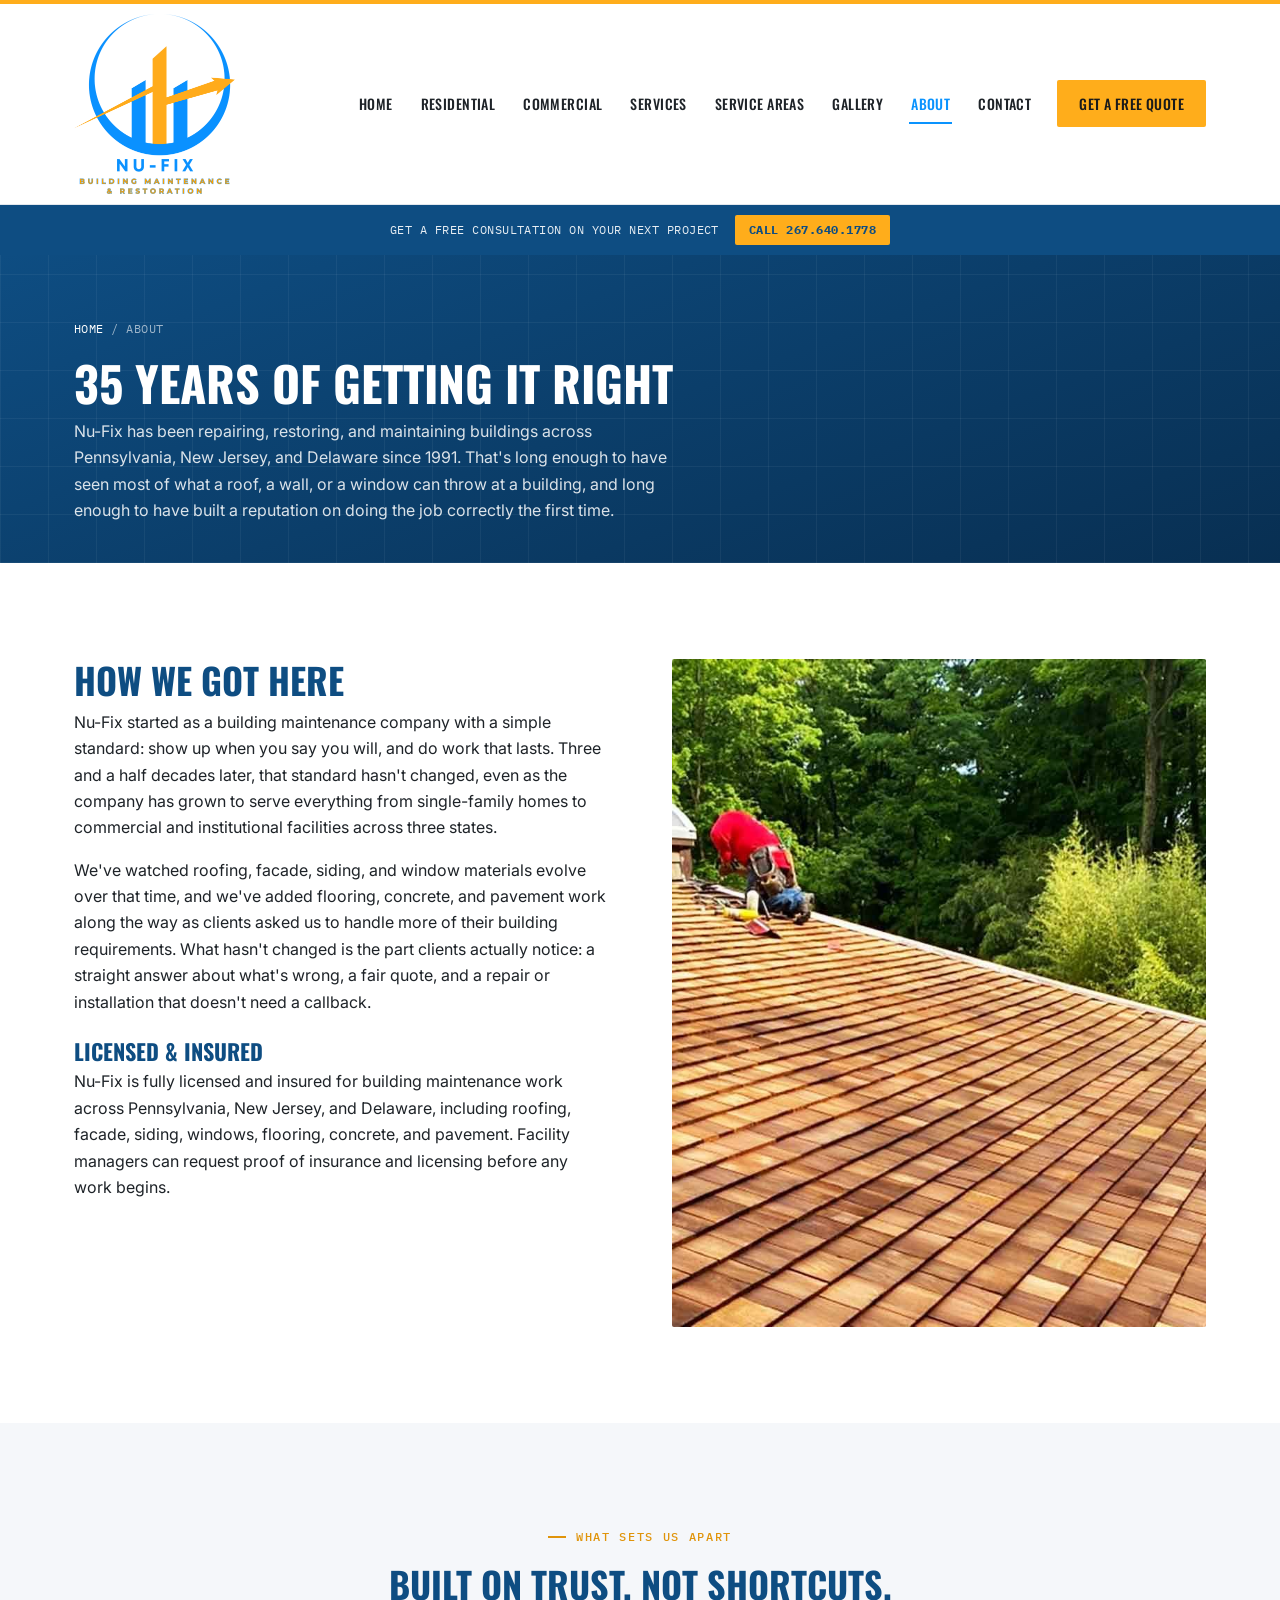
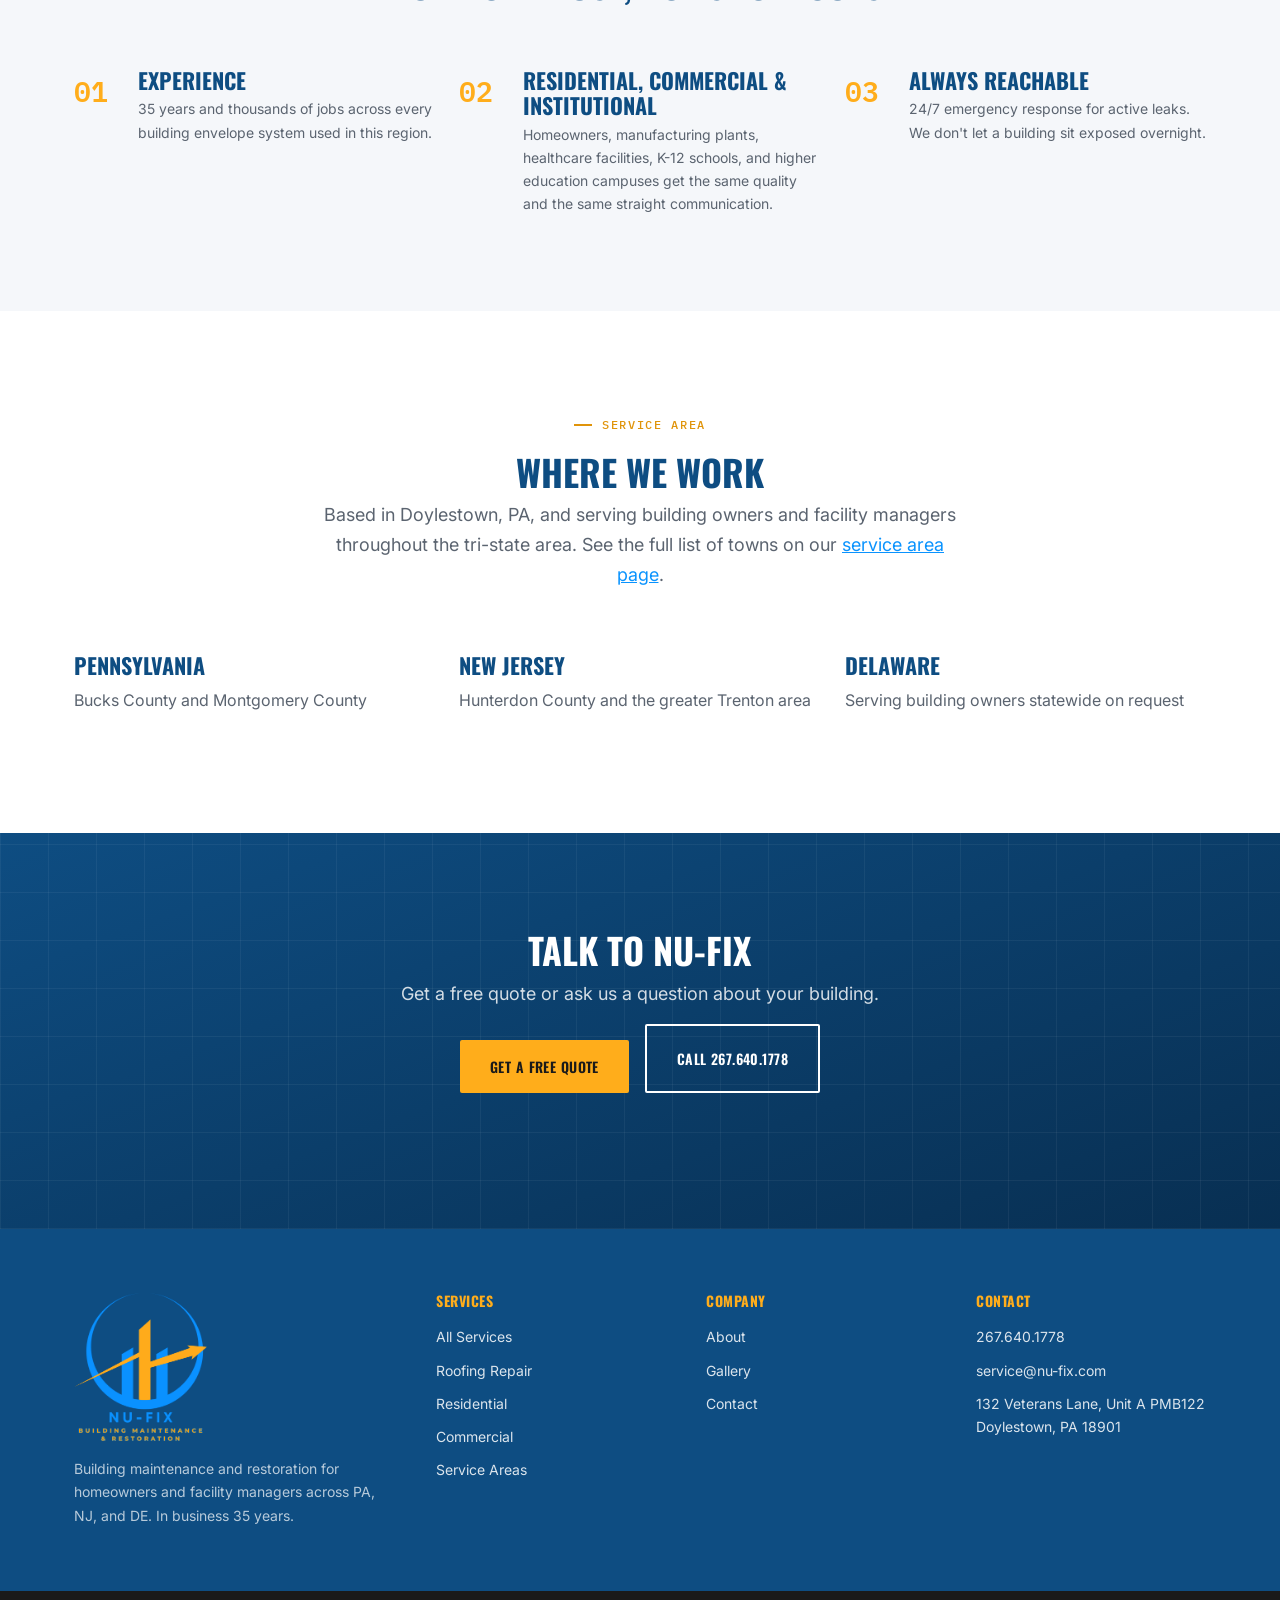
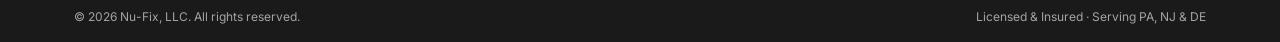
==== commit 06e45411: "Paul's 10/9 revisions: facade photos, About copy, footer padding and centered copyright Co-Authored-" ====
--- a/about/index.html
+++ b/about/index.html
@@ -124,7 +124,7 @@
           <div class="fade-in">
             <h2>How We Got Here</h2>
             <p>Nu-Fix started as a building maintenance company with a simple standard: show up when you say you will, and do work that lasts. Three and a half decades later, that standard hasn't changed, even as the company has grown to serve everything from single-family homes to commercial and institutional facilities across three states.</p>
-            <p>We've watched roofing, facade, siding, and window materials evolve over that time, and we've added flooring, concrete, and pavement work along the way as clients asked us to handle more of their building. What hasn't changed is the part clients actually notice: a straight answer about what's wrong, a fair quote, and a repair or installation that doesn't need a callback.</p>
+            <p>We've watched roofing, facade, siding, and window materials evolve over that time, and we've added flooring, concrete, and pavement work along the way as clients asked us to handle more of their building requirements. What hasn't changed is the part clients actually notice: a straight answer about what's wrong, a fair quote, and a repair or installation that doesn't need a callback.</p>
             <h3 class="mt-lg">Licensed &amp; Insured</h3>
             <p>Nu-Fix is fully licensed and insured for building maintenance work across Pennsylvania, New Jersey, and Delaware, including roofing, facade, siding, windows, flooring, concrete, and pavement. Facility managers can request proof of insurance and licensing before any work begins.</p>
           </div>
--- a/css/styles.css
+++ b/css/styles.css
@@ -375,7 +375,7 @@
 
 /* REAL PROJECT PHOTOS */
 .project-photo {
-  width: 100%; aspect-ratio: 4 / 3; object-fit: cover;
+  width: 100%; height: auto; aspect-ratio: 4 / 3; object-fit: cover;
   border-radius: var(--radius-lg); display: block;
 }
 .project-photo.square { aspect-ratio: 1 / 1; }
@@ -458,16 +458,17 @@
 
 /* 11. FOOTER */
 .site-footer { background: var(--color-blue-dark); color: rgba(255,255,255,0.85); }
-.footer-top { padding: var(--space-2xl) 0; display: grid; grid-template-columns: 1.4fr 1fr 1fr 1fr; gap: var(--space-xl); }
+.footer-top { padding: var(--space-2xl) 24px; display: grid; grid-template-columns: 1.4fr 1fr 1fr 1fr; gap: var(--space-xl); }
 @media (max-width: 900px) { .footer-top { grid-template-columns: 1fr 1fr; } }
 @media (max-width: 560px) { .footer-top { grid-template-columns: 1fr; } }
+@media (max-width: 700px) { .footer-bottom .container { flex-direction: column; align-items: center; justify-content: center; } }
 .footer-brand img { height: 148px; width: auto; margin-bottom: var(--space-md); }
 .footer-brand p { font-size: var(--text-sm); color: rgba(255,255,255,0.7); }
 .site-footer h4 { font-family: var(--font-display); text-transform: uppercase; letter-spacing: 0.04em; font-size: var(--text-sm); color: var(--color-gold); margin-bottom: var(--space-md); }
 .site-footer ul li { margin-bottom: 10px; font-size: var(--text-sm); }
 .site-footer a:hover { color: var(--color-gold); }
 .footer-bottom { background: var(--color-black); padding: var(--space-md) 0; }
-.footer-bottom .container { display: flex; justify-content: space-between; flex-wrap: wrap; gap: 8px; font-size: var(--text-xs); color: rgba(255,255,255,0.6); }
+.footer-bottom .container { display: flex; justify-content: space-between; flex-wrap: wrap; gap: 8px; text-align: center; font-size: var(--text-xs); color: rgba(255,255,255,0.6); }
 
 /* 12. SCROLL ANIMATION */
 .fade-in { opacity: 0; transform: translateY(16px); transition: opacity 0.5s ease, transform 0.5s ease; }
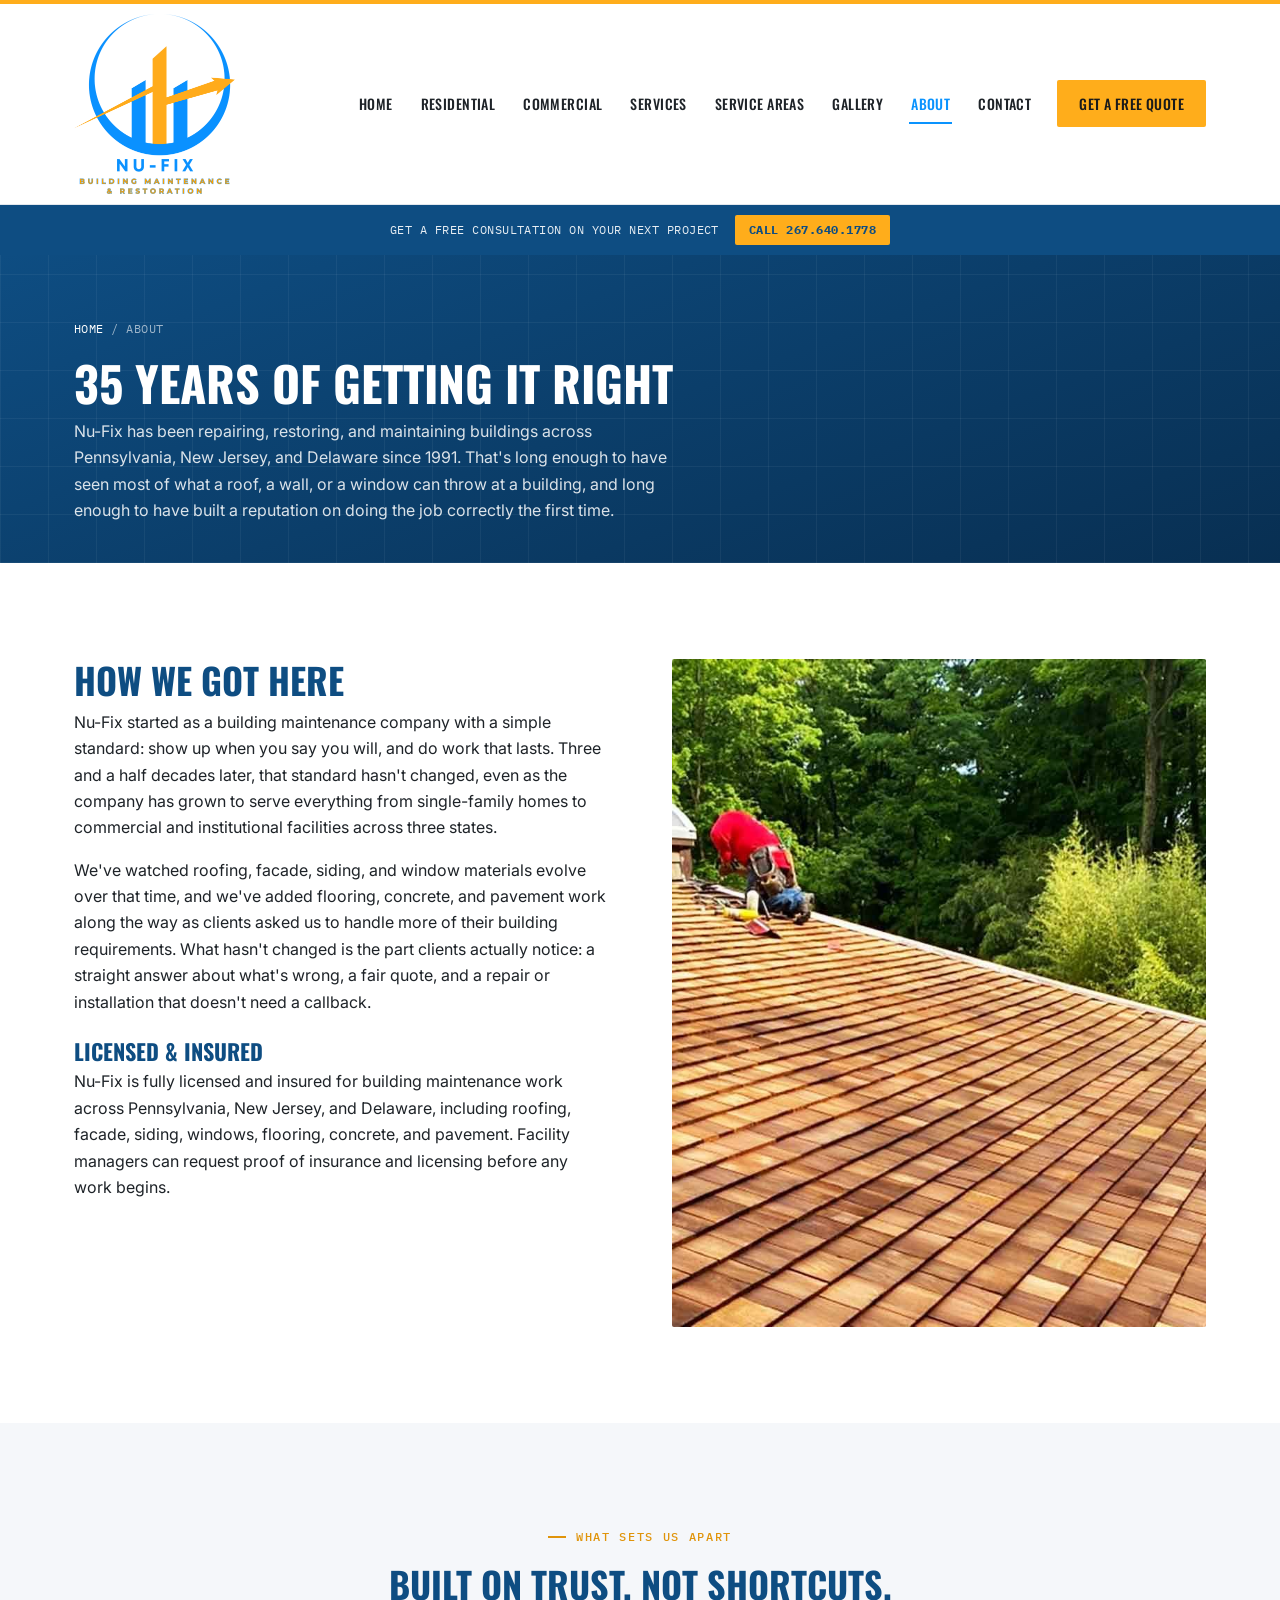
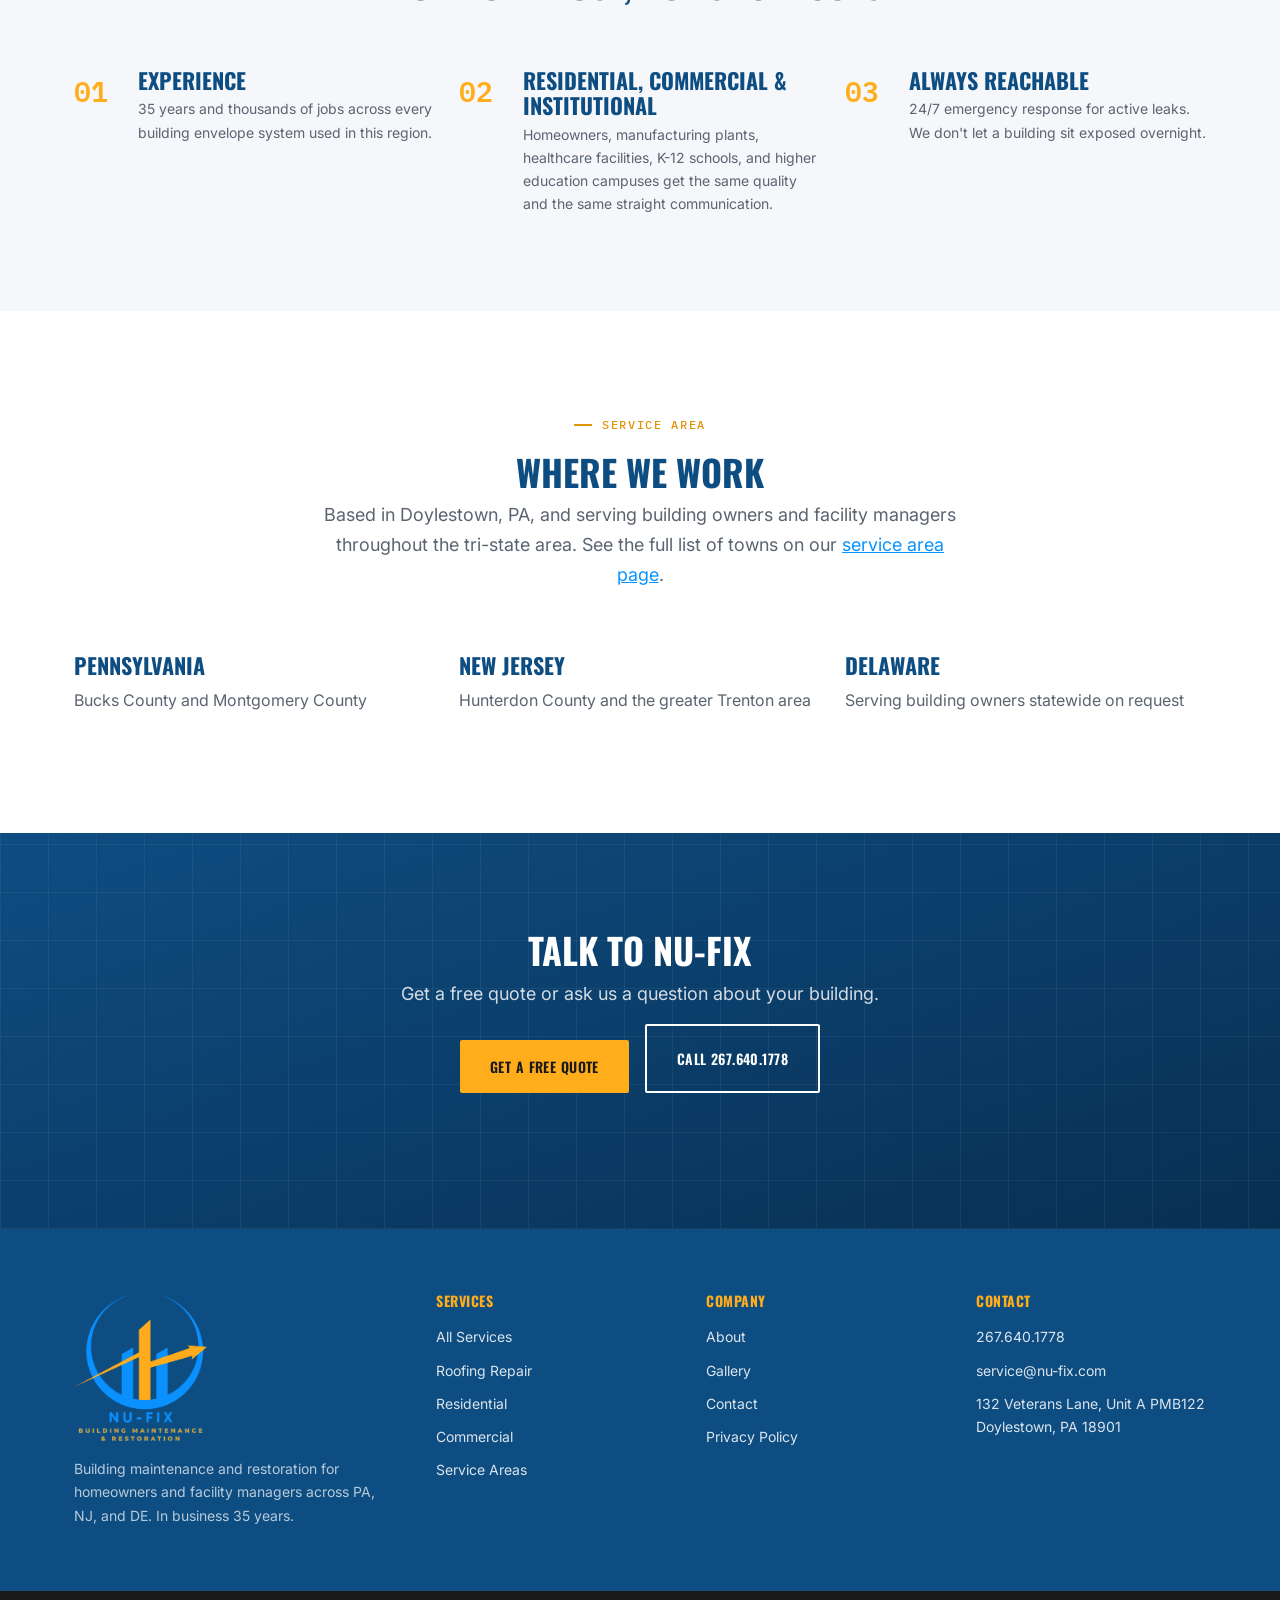
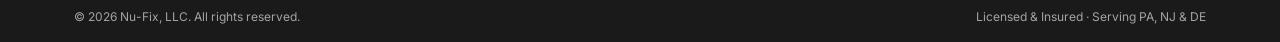
==== commit 3801fd53: "Add Meta Pixel (Lead and Contact events) and privacy policy page Pixel 1046472165899844 on all pages" ====
--- a/about/index.html
+++ b/about/index.html
@@ -54,6 +54,12 @@
     }
   }
   </script>
+  <!-- Meta Pixel -->
+  <script>
+  !function(f,b,e,v,n,t,s){if(f.fbq)return;n=f.fbq=function(){n.callMethod?n.callMethod.apply(n,arguments):n.queue.push(arguments)};if(!f._fbq)f._fbq=n;n.push=n;n.loaded=!0;n.version='2.0';n.queue=[];t=b.createElement(e);t.async=!0;t.src=v;s=b.getElementsByTagName(e)[0];s.parentNode.insertBefore(t,s)}(window,document,'script','https://connect.facebook.net/en_US/fbevents.js');
+  fbq('init', '1046472165899844');
+  fbq('track', 'PageView');
+  </script>
 </head>
 <body>
 
@@ -198,6 +204,7 @@
           <li><a href="/about/">About</a></li>
           <li><a href="/gallery/">Gallery</a></li>
           <li><a href="/contact/">Contact</a></li>
+          <li><a href="/privacy/">Privacy Policy</a></li>
         </ul>
       </div>
       <div>
--- a/css/styles.css
+++ b/css/styles.css
@@ -473,3 +473,8 @@
 /* 12. SCROLL ANIMATION */
 .fade-in { opacity: 0; transform: translateY(16px); transition: opacity 0.5s ease, transform 0.5s ease; }
 .fade-in.visible { opacity: 1; transform: translateY(0); }
+
+/* form success / error states */
+.form-success { padding: var(--space-lg); background: #fff; border-left: 4px solid var(--color-gold); border-radius: var(--radius-lg); color: var(--color-black); }
+.form-success a, .form-submit-error a { text-decoration: underline; }
+.form-submit-error { margin-top: var(--space-sm); color: #C4302B; font-size: var(--text-sm); }
